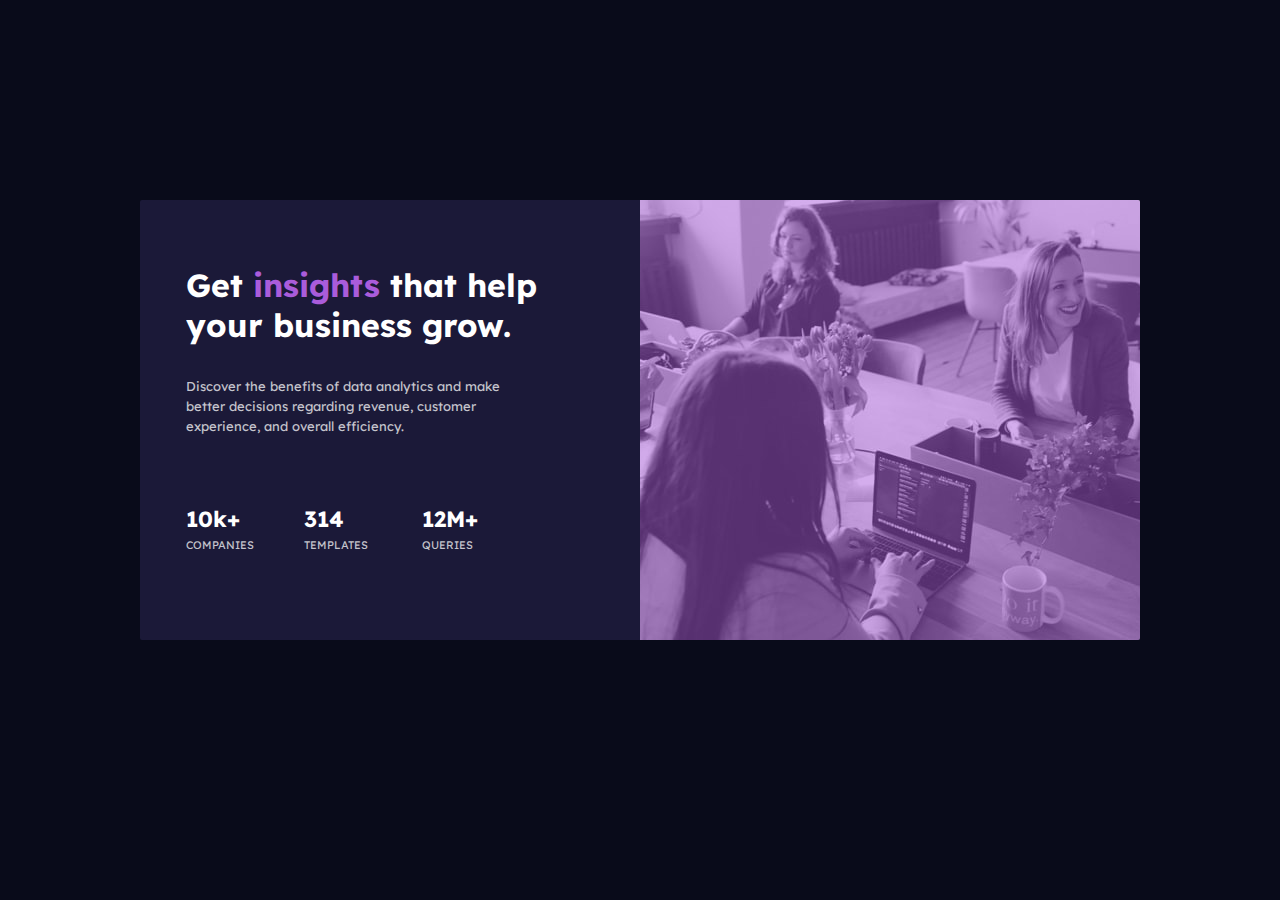
==== index.html @ 264d2279 "first commit" ====
<!DOCTYPE html>
<html lang="en">
<head>
    <meta charset="UTF-8">
    <meta http-equiv="X-UA-Compatible" content="IE=edge">
    <meta name="viewport" content="width=device-width, initial-scale=1.0">
    <title>Stats preview card component</title>
    <link href="https://fonts.googleapis.com/css2?family=Inter&family=Lexend+Deca:wght@400;700&display=swap" rel="stylesheet"><link rel="stylesheet" href="css/style.css">
</head>
<body>
   
        <div class="card ">
            <div class="left">
                <h2>Get <span> insights</span> that help <br> your business grow.</h2>
                <p> Discover the benefits of data analytics and make <br>
                     better decisions regarding revenue, customer <br>
                    experience, and overall efficiency.</p>
                    <div class="info">
                            <div class="info-dec">
                            <h3>   10k+</h3>
                                <p> companies</p>
                            </div>
                            <div class="info-dec">
                            <h3>  314 </h3>
                                <p>templates</p>
                            </div>
                            <div class="info-dec">
                                <h3> 12M+ </h3>
                                    <p>queries</p>
                                </div>
            
                        
                    </div>
            </div>
            <div class="right">
                <div class="back">
                </div>
                <img src="images/image-header-desktop.jpg" alt="">
          
            </div>
        </div>
   
</body>
</html>
---- css/style.css ----
* {
    box-sizing: border-box;
    margin: 0;
    padding: 0;
    position: relative;
    text-decoration: none;
}

body {
    --Very-dark-blue: hsl(233, 47%, 7%);
    --Dark-desaturated-blue:  hsl(244, 38%, 16%);
    --Soft-violet: hsl(277, 64%, 61%);
    --Slightly-transparent-white: hsla(0, 0%, 100%, 0.75);
   
    background: var(--Very-dark-blue);
    overflow: hidden;

    font-family: 'Inter', sans-serif;
    font-family: 'Lexend Deca', sans-serif;
}
.center-text {
    text-align: center;
}


.card{
    background-color:var(--Dark-desaturated-blue);
    color:#fff;
    margin: 200px auto;
    max-width: 1000px;
    max-height: 440px;
    overflow: hidden;
    border-radius: 2px;
    display: grid;
    grid-template-columns: repeat(auto-fill, minmax(500px,1fr));
}
.card .left{
    margin: 65px 100px 0px 46px;
    overflow: hidden;
}
.card .left h2{
    font-size: 32px;
    margin-bottom: 30px;
}
.card .left h2 span{
    color: var(--Soft-violet);
}
.card p{
    font-size: 13px;
    text-align: center;
    color: var(--Slightly-transparent-white);
    display: contents;

}
.card .info{
    display: grid;
    grid-template-columns: repeat(auto-fill, minmax(calc(100% / 3),1fr));
 
    justify-items: start;
    margin-top: 70px;
}
.card .info .info-dec h3{
    font-size: 22px;
}
.card .info .info-dec p{
    text-transform: uppercase;
    font-size: 11px;
    padding-top: 8px;
}
.card .right{
    position: relative;
}
.card .right .back{
    width: 100%;
    height: 100%;
    background-color: var(--Soft-violet);
    opacity: .5;
    z-index: 1;
    position: absolute;
}

@media (max-width: 999px) {
    body{
        overflow:auto;
    }
    .card {
     max-height: 100%;
    max-width: 886px;
    margin: 100px;
    display: flex;
    flex-direction: column-reverse;
    }
    .card .right img{
     width: 100%;
     max-height: 286px;
        
    }
    .card .left{
        text-align: center;
        margin: 30px auto;
    }
    .card .left h2{
        font-size: 24px;
    }
    .card .left p{
        font-size: 11px;
    }
    .card .info {
        display: grid;
        grid-template-columns: repeat(auto-fill, minmax(calc(100%),1fr));
        justify-items: center;
        gap: 29px;
        margin-top: 28px;
    }
}
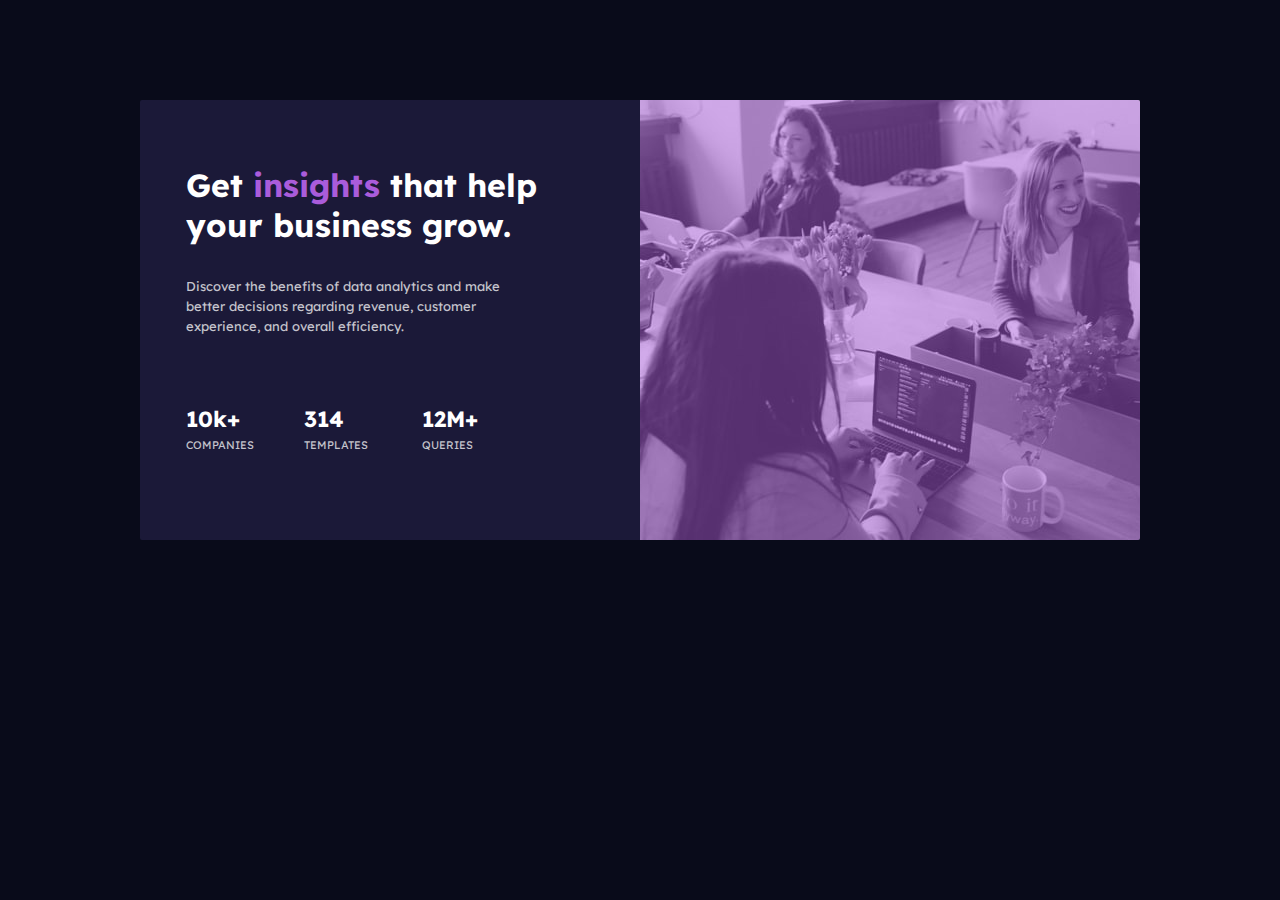
==== commit 260b5230: "first commit" ====
--- a/index.html
+++ b/index.html
@@ -9,7 +9,7 @@
 </head>
 <body>
    
-        <div class="card ">
+        <div class="card">
             <div class="left">
                 <h2>Get <span> insights</span> that help <br> your business grow.</h2>
                 <p> Discover the benefits of data analytics and make <br>
--- a/css/style.css
+++ b/css/style.css
@@ -26,7 +26,7 @@
 .card{
     background-color:var(--Dark-desaturated-blue);
     color:#fff;
-    margin: 200px auto;
+    margin: 100px auto;
     max-width: 1000px;
     max-height: 440px;
     overflow: hidden;
@@ -86,13 +86,14 @@
     .card {
      max-height: 100%;
     max-width: 886px;
-    margin: 100px;
+    margin: 40px;
     display: flex;
     flex-direction: column-reverse;
     }
     .card .right img{
      width: 100%;
      max-height: 286px;
+     display: block;
         
     }
     .card .left{
